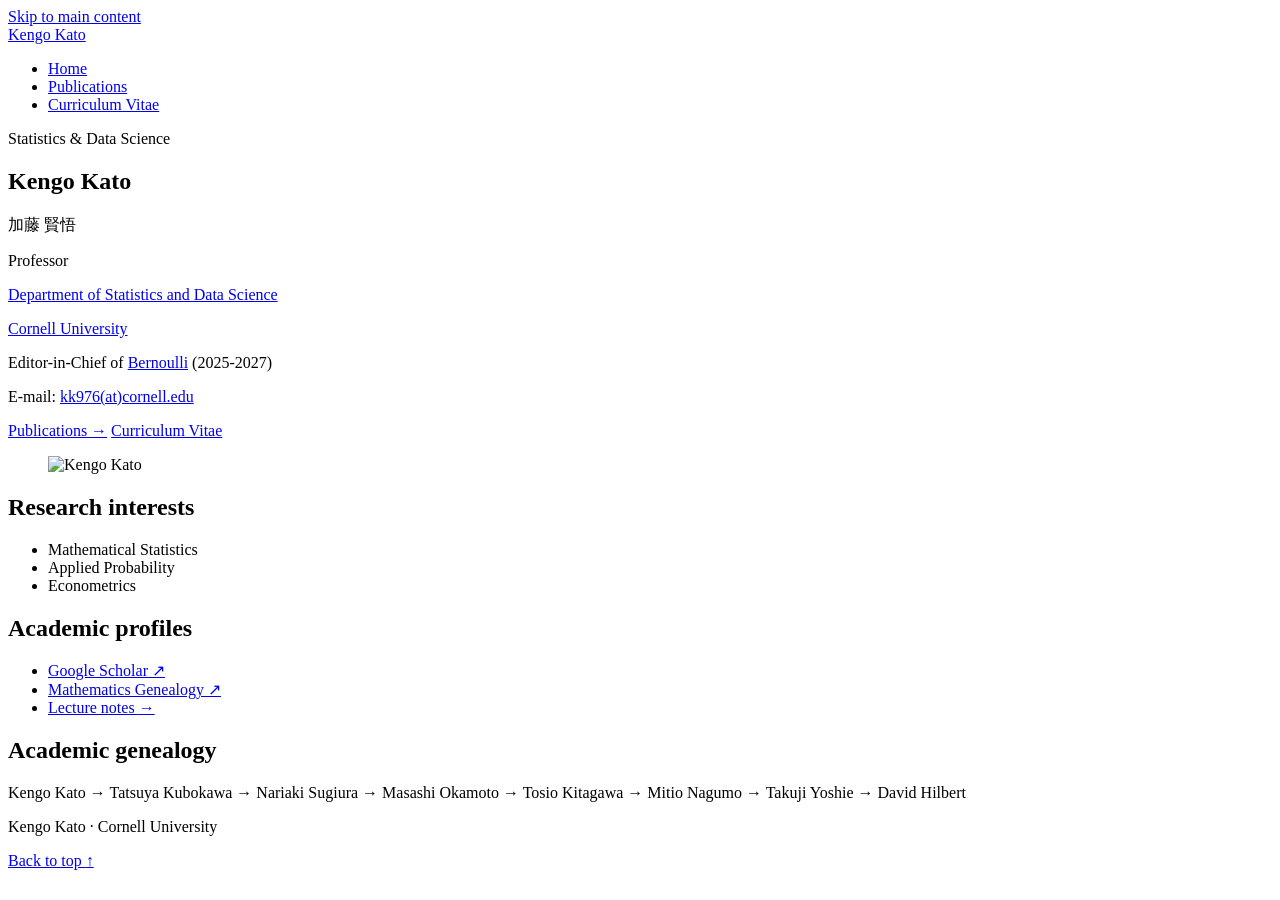
==== index.html @ de77f407 "Add files via upload" ====
<!doctype html>
<html lang="en">
<head>
  <meta charset="utf-8">
  <meta name="viewport" content="width=device-width, initial-scale=1">
  <meta name="description" content="Kengo Kato, Professor in the Department of Statistics and Data Science at Cornell University. Mathematical statistics, applied probability, and econometrics.">
  <meta name="author" content="Kengo Kato">
  <meta name="theme-color" content="#a51b26">
  <title>Kengo Kato | Cornell University</title>
  <link rel="stylesheet" href="assets/css/style.css">
</head>
<body id="top">
  <a class="skip-link" href="#main-content">Skip to main content</a>
  <header class="site-header container">
    <a class="site-name" href="index.html">Kengo Kato</a>
    <nav class="site-nav" aria-label="Main navigation">
      <ul>
          <li><a href="index.html" aria-current="page">Home</a></li>
          <li><a href="publications.html">Publications</a></li>
          <li><a href="cv.html">Curriculum Vitae</a></li>
      </ul>
    </nav>
  </header>
  <main id="main-content" class="container" tabindex="-1">
    <section class="profile" aria-labelledby="profile-name">
      <div>
        <p class="eyebrow">Statistics &amp; Data Science</p>
        <h1 id="profile-name">Kengo Kato</h1>
        <p class="japanese-name" lang="ja">加藤 賢悟</p>
        <div class="position">
          <p class="role">Professor</p>
          <p><a href="https://stat.cornell.edu/">Department of Statistics and Data Science</a></p>
          <p><a href="https://www.cornell.edu/">Cornell University</a></p>
        </div>
        <p class="editorial">Editor-in-Chief of <a href="https://www.bernoullisociety.org/publications/bernoulli-journal">Bernoulli</a> (2025-2027)</p>
        <p class="contact">E-mail: <a href="mailto:kk976@cornell.edu">kk976(at)cornell.edu</a></p>
        <div class="home-actions">
          <a class="button" href="publications.html">Publications <span class="text-arrow" aria-hidden="true">→</span></a>
          <a class="button button-secondary" href="cv.html">Curriculum Vitae</a>
        </div>
      </div>
      <figure class="portrait">
        <img src="assets/images/kengo-kato.jpg" alt="Kengo Kato" width="1280" height="1997" fetchpriority="high">
      </figure>
    </section>

    <div class="home-details">
      <section aria-labelledby="research-interests">
        <h2 id="research-interests">Research interests</h2>
        <ul class="research-areas">
          <li>Mathematical Statistics</li>
          <li>Applied Probability</li>
          <li>Econometrics</li>
        </ul>
      </section>
      <section aria-labelledby="academic-profiles">
        <h2 id="academic-profiles">Academic profiles</h2>
        <ul class="profile-links">
          <li><a href="https://scholar.google.com/citations?user=m6pbDsoAAAAJ&amp;hl=en">Google Scholar <span class="text-arrow" aria-hidden="true">↗</span></a></li>
          <li><a href="http://genealogy.math.ndsu.nodak.edu/id.php?id=141547">Mathematics Genealogy <span class="text-arrow" aria-hidden="true">↗</span></a></li>
          <li><a href="publications.html#lecture-notes">Lecture notes <span class="text-arrow" aria-hidden="true">→</span></a></li>
        </ul>
      </section>
    </div>
    <section class="genealogy" aria-labelledby="academic-genealogy">
      <h2 id="academic-genealogy">Academic genealogy</h2>
      <p><span class="person">Kengo Kato</span> <span class="separator" aria-hidden="true">→</span> <span class="person">Tatsuya Kubokawa</span> <span class="separator" aria-hidden="true">→</span> <span class="person">Nariaki Sugiura</span> <span class="separator" aria-hidden="true">→</span> <span class="person">Masashi Okamoto</span> <span class="separator" aria-hidden="true">→</span> <span class="person">Tosio Kitagawa</span> <span class="separator" aria-hidden="true">→</span> <span class="person">Mitio Nagumo</span> <span class="separator" aria-hidden="true">→</span> <span class="person">Takuji Yoshie</span> <span class="separator" aria-hidden="true">→</span> <span class="person">David Hilbert</span> </p>
    </section>
  </main>
  <footer class="site-footer container">
    <p>Kengo Kato <span aria-hidden="true">·</span> Cornell University</p>
    <a href="#top">Back to top <span aria-hidden="true">↑</span></a>
  </footer>
</body>
</html>
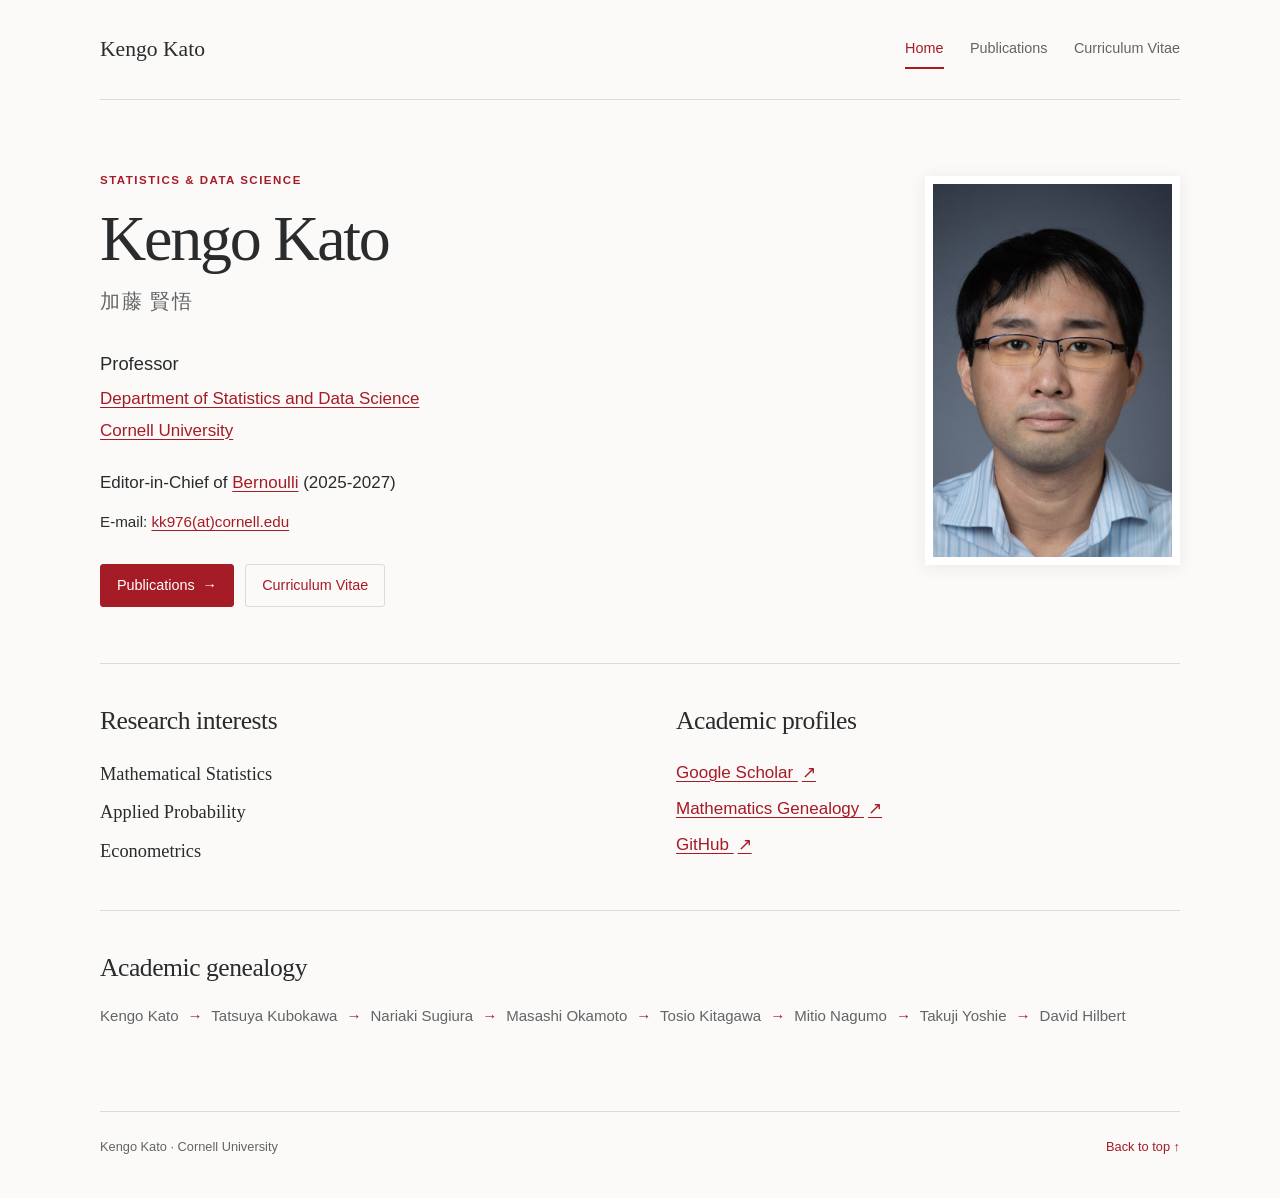
==== commit 68f1fca3: "Update index.html" ====
--- a/index.html
+++ b/index.html
@@ -58,7 +58,7 @@
         <ul class="profile-links">
           <li><a href="https://scholar.google.com/citations?user=m6pbDsoAAAAJ&amp;hl=en">Google Scholar <span class="text-arrow" aria-hidden="true">↗</span></a></li>
           <li><a href="http://genealogy.math.ndsu.nodak.edu/id.php?id=141547">Mathematics Genealogy <span class="text-arrow" aria-hidden="true">↗</span></a></li>
-          <li><a href="publications.html#lecture-notes">Lecture notes <span class="text-arrow" aria-hidden="true">→</span></a></li>
+          <li><a href="https://github.com/kkatostat">GitHub <span class="text-arrow" aria-hidden="true">↗</span></a></li>
         </ul>
       </section>
     </div>
--- a/assets/css/style.css
+++ b/assets/css/style.css
@@ -0,0 +1,253 @@
+/* Kengo Kato — a buildless, responsive academic website.
+   Change the colors below to adjust the visual theme. */
+:root {
+  color-scheme: light;
+  --paper: #fbfaf8;
+  --surface: #ffffff;
+  --ink: #292b2c;
+  --muted: #626466;
+  --accent: #a51b26;
+  --accent-dark: #7f1420;
+  --line: #dedbd5;
+  --soft-line: #ece9e4;
+  --serif: Georgia, "Times New Roman", serif;
+  --sans: -apple-system, BlinkMacSystemFont, "Segoe UI", Arial, sans-serif;
+}
+
+* { box-sizing: border-box; }
+html { scroll-padding-top: 2rem; }
+body {
+  margin: 0;
+  background: var(--paper);
+  color: var(--ink);
+  font-family: var(--sans);
+  font-size: 17px;
+  line-height: 1.75;
+  -webkit-text-size-adjust: 100%;
+}
+[hidden] { display: none !important; }
+a {
+  color: var(--accent);
+  text-decoration-thickness: 1px;
+  text-underline-offset: .2em;
+  overflow-wrap: anywhere;
+}
+a:hover { color: var(--accent-dark); }
+a:focus-visible, button:focus-visible, input:focus-visible {
+  outline: 3px solid var(--accent);
+  outline-offset: 5px;
+}
+button, input { font: inherit; }
+img { display: block; max-width: 100%; height: auto; }
+h1, h2, h3, p { margin-top: 0; }
+h1, h2, h3 { font-weight: 400; }
+h1, h2 { font-family: var(--serif); }
+h1 { line-height: 1.14; letter-spacing: -.035em; }
+h2 { font-size: 1.85rem; line-height: 1.3; letter-spacing: -.018em; }
+h3 { font-size: 1rem; line-height: 1.5; font-weight: 600; }
+p { margin-bottom: 1rem; }
+li { padding-left: .25rem; }
+main:focus { outline: none; }
+.container { width: min(1080px, calc(100% - 80px)); margin-inline: auto; }
+.skip-link {
+  position: fixed;
+  top: -6rem;
+  left: 1rem;
+  z-index: 10;
+  padding: .6rem 1rem;
+  color: var(--surface);
+  background: var(--accent);
+}
+.skip-link:focus { top: 1rem; color: var(--surface); }
+.site-header {
+  display: flex;
+  align-items: center;
+  justify-content: space-between;
+  gap: 2rem;
+  min-height: 100px;
+  padding-block: 1.25rem;
+  border-bottom: 1px solid var(--line);
+}
+.site-name {
+  color: var(--ink);
+  font-family: var(--serif);
+  font-size: 1.35rem;
+  text-decoration: none;
+  white-space: nowrap;
+}
+.site-nav ul {
+  display: flex;
+  flex-wrap: wrap;
+  gap: .3rem 1.65rem;
+  margin: 0;
+  padding: 0;
+  list-style: none;
+}
+.site-nav li { padding: 0; }
+.site-nav a {
+  display: inline-block;
+  padding-block: .4rem;
+  color: var(--muted);
+  font-size: .9rem;
+  text-decoration: none;
+  border-bottom: 2px solid transparent;
+}
+.site-nav a:hover, .site-nav a[aria-current="page"] {
+  color: var(--accent);
+  border-bottom-color: var(--accent);
+}
+.eyebrow {
+  margin-bottom: .9rem;
+  color: var(--accent);
+  font-size: .72rem;
+  line-height: 1.4;
+  font-weight: 600;
+  letter-spacing: .13em;
+  text-transform: uppercase;
+}
+.profile {
+  display: grid;
+  grid-template-columns: minmax(0, 1fr) 255px;
+  align-items: start;
+  gap: 4.5rem;
+  padding-block: 4.5rem 3.5rem;
+}
+.profile h1 { margin-bottom: .55rem; font-size: clamp(2.8rem, 5.5vw, 4rem); }
+.japanese-name { margin-bottom: 1.8rem; color: var(--muted); font-size: 1.25rem; letter-spacing: .08em; }
+.position { margin-bottom: 1.4rem; }
+.position p { margin-bottom: .1rem; }
+.position .role { font-size: 1.15rem; margin-bottom: .25rem; }
+.editorial { margin-bottom: .7rem; }
+.contact { margin-bottom: 1.8rem; font-size: .95rem; }
+.portrait { margin: .25rem 0 0; }
+.portrait img {
+  width: 100%;
+  border: 8px solid var(--surface);
+  box-shadow: 0 2px 16px rgb(41 43 44 / 8%);
+}
+.home-actions { display: flex; gap: .7rem; flex-wrap: wrap; }
+.button {
+  display: inline-block;
+  padding: .6rem 1rem;
+  border: 1px solid var(--accent);
+  border-radius: 3px;
+  background: var(--accent);
+  color: white;
+  font-size: .9rem;
+  font-weight: 500;
+  line-height: 1.5;
+  text-decoration: none;
+}
+.button:hover { color: white; background: var(--accent-dark); border-color: var(--accent-dark); }
+.button-secondary { color: var(--accent); background: transparent; border-color: var(--line); }
+.button-secondary:hover { color: var(--accent-dark); background: #f2ede8; border-color: var(--accent); }
+.home-details {
+  display: grid;
+  grid-template-columns: 1fr 1fr;
+  gap: 4.5rem;
+  padding-block: 2.5rem;
+  border-top: 1px solid var(--line);
+  border-bottom: 1px solid var(--line);
+}
+.home-details h2 { margin-bottom: 1.1rem; font-size: 1.6rem; }
+.research-areas, .profile-links { margin: 0; padding: 0; list-style: none; }
+.research-areas li { padding: .2rem 0; font-family: var(--serif); font-size: 1.15rem; }
+.profile-links li { padding: .2rem 0; }
+.text-arrow { margin-left: .25rem; }
+.genealogy { padding-block: 2.5rem 1rem; }
+.genealogy h2 { margin-bottom: 1rem; font-size: 1.6rem; }
+.genealogy p { color: var(--muted); font-size: .94rem; line-height: 2; }
+.genealogy .person { white-space: nowrap; }
+.genealogy .separator { padding-inline: .3rem; color: var(--accent); }
+.page-heading { padding-block: 3.5rem 2rem; }
+.page-heading h1 { margin-bottom: 1rem; font-size: clamp(2.6rem, 4.8vw, 3.5rem); }
+.page-heading p:not(.eyebrow) { max-width: 780px; color: var(--muted); }
+.content-layout { display: grid; grid-template-columns: 205px minmax(0, 1fr); gap: 3.2rem; }
+.section-nav { align-self: start; position: sticky; top: 2rem; padding-top: .2rem; }
+.section-nav h2 { margin-bottom: .85rem; color: var(--muted); font-family: var(--sans); font-size: .75rem; letter-spacing: .1em; text-transform: uppercase; }
+.section-nav ul { margin: 0 0 1.5rem; padding: 0; list-style: none; }
+.section-nav li { padding: 0; }
+.section-nav a { display: inline-block; padding-block: .3rem; font-size: .9rem; text-decoration: none; }
+.section-nav a:hover { text-decoration: underline; }
+.section-nav .secondary-link { padding-top: 1rem; border-top: 1px solid var(--line); }
+.content-section { margin-bottom: 3.5rem; scroll-margin-top: 2rem; }
+.content-section > h2 { padding-bottom: .8rem; border-bottom: 1px solid var(--line); }
+.papers { margin-top: 0; padding-left: 1.8rem; }
+.papers > li { margin-bottom: 0; padding: .8rem 0 .8rem .45rem; border-bottom: 1px solid var(--soft-line); }
+.papers > li:first-child { padding-top: .25rem; }
+.papers > li:last-child { border-bottom: 0; }
+.papers > li::marker { color: var(--muted); font-family: var(--serif); font-size: .95rem; }
+.papers p { margin: 0; }
+.papers a { white-space: normal; }
+.publication-search { margin-bottom: 2rem; padding: 1.1rem 1.25rem; background: #f2efea; border-radius: 3px; }
+.publication-search label { display: block; margin-bottom: .5rem; font-size: .9rem; font-weight: 600; }
+.search-controls { display: flex; align-items: stretch; gap: .6rem; }
+.search-controls input { min-width: 0; width: 100%; padding: .55rem .75rem; border: 1px solid #b8b4ac; border-radius: 3px; color: var(--ink); background: var(--surface); font-size: .94rem; }
+.search-controls input::placeholder { color: #6d6b67; }
+.search-controls button { padding: .45rem .8rem; border: 1px solid #b8b4ac; border-radius: 3px; color: var(--ink); background: var(--surface); font-size: .85rem; cursor: pointer; }
+.search-controls button:hover { border-color: var(--accent); color: var(--accent); }
+.search-status { margin: .5rem 0 0; color: var(--muted); font-size: .8rem; }
+.empty-message { color: var(--muted); font-style: italic; }
+.notes-columns { display: grid; grid-template-columns: 1fr 1fr; gap: 1.7rem; }
+.notes-list { margin: 0; padding-left: 1.2rem; }
+.notes-list li { padding-block: .3rem; }
+.notes-list p { margin: 0; }
+.cv-list { margin: 0; padding-left: 1.25rem; }
+.cv-list li { padding-block: .5rem; }
+.cv-list li::marker { color: var(--muted); }
+.cv-list p { margin: 0; }
+.site-footer {
+  display: flex;
+  justify-content: space-between;
+  align-items: baseline;
+  gap: 1rem;
+  margin-top: 3rem;
+  padding-block: 1.5rem 2.5rem;
+  border-top: 1px solid var(--line);
+  color: var(--muted);
+  font-size: .8rem;
+}
+.site-footer p { margin: 0; }
+.site-footer a { text-decoration: none; }
+
+@media (max-width: 850px) {
+  .container { width: calc(100% - 48px); }
+  .profile { grid-template-columns: minmax(0, 1fr) 205px; gap: 2rem; }
+  .home-details { gap: 2rem; }
+  .content-layout { grid-template-columns: 165px minmax(0, 1fr); gap: 1.8rem; }
+  .notes-columns { grid-template-columns: 1fr; }
+}
+@media (max-width: 620px) {
+  body { font-size: 16px; }
+  .container { width: calc(100% - 36px); }
+  .site-header { display: block; min-height: 0; padding-block: 1rem .6rem; }
+  .site-name { display: inline-block; margin-bottom: .6rem; }
+  .site-nav ul { gap: .2rem 1.25rem; }
+  .site-nav a { font-size: .88rem; }
+  .profile { grid-template-columns: 1fr; gap: 2rem; padding-block: 2.5rem; }
+  .profile h1 { font-size: 3rem; }
+  .portrait { width: min(245px, 80%); margin-top: 0; }
+  .home-details { grid-template-columns: 1fr; gap: 1.8rem; padding-block: 2rem; }
+  .page-heading { padding-block: 2.5rem 1.5rem; }
+  .content-layout { grid-template-columns: 1fr; gap: 1.7rem; }
+  .section-nav { position: static; padding-bottom: 1rem; border-bottom: 1px solid var(--line); }
+  .section-nav h2 { margin-bottom: .4rem; }
+  .section-nav ul { display: flex; flex-wrap: wrap; gap: .1rem 1.2rem; margin-bottom: 0; }
+  .section-nav .secondary-link { display: none; }
+  .publication-search { padding: 1rem; }
+  .content-section > h2 { font-size: 1.6rem; }
+  .papers { padding-left: 1.6rem; }
+  .papers > li { padding-left: .25rem; }
+  .site-footer { flex-wrap: wrap; margin-top: 2rem; }
+}
+@media print {
+  body { color: #000; background: #fff; font-size: 11pt; }
+  .container { width: 100%; }
+  .site-header, .section-nav, .publication-search, .site-footer, .skip-link, .home-actions { display: none !important; }
+  .content-layout { display: block; }
+  .profile, .page-heading { padding-block: 0 1rem; }
+  .papers > li, .cv-list > li { break-inside: avoid; }
+  h2, h3 { break-after: avoid; }
+  a { color: #000; }
+  .portrait img { box-shadow: none; }
+}
